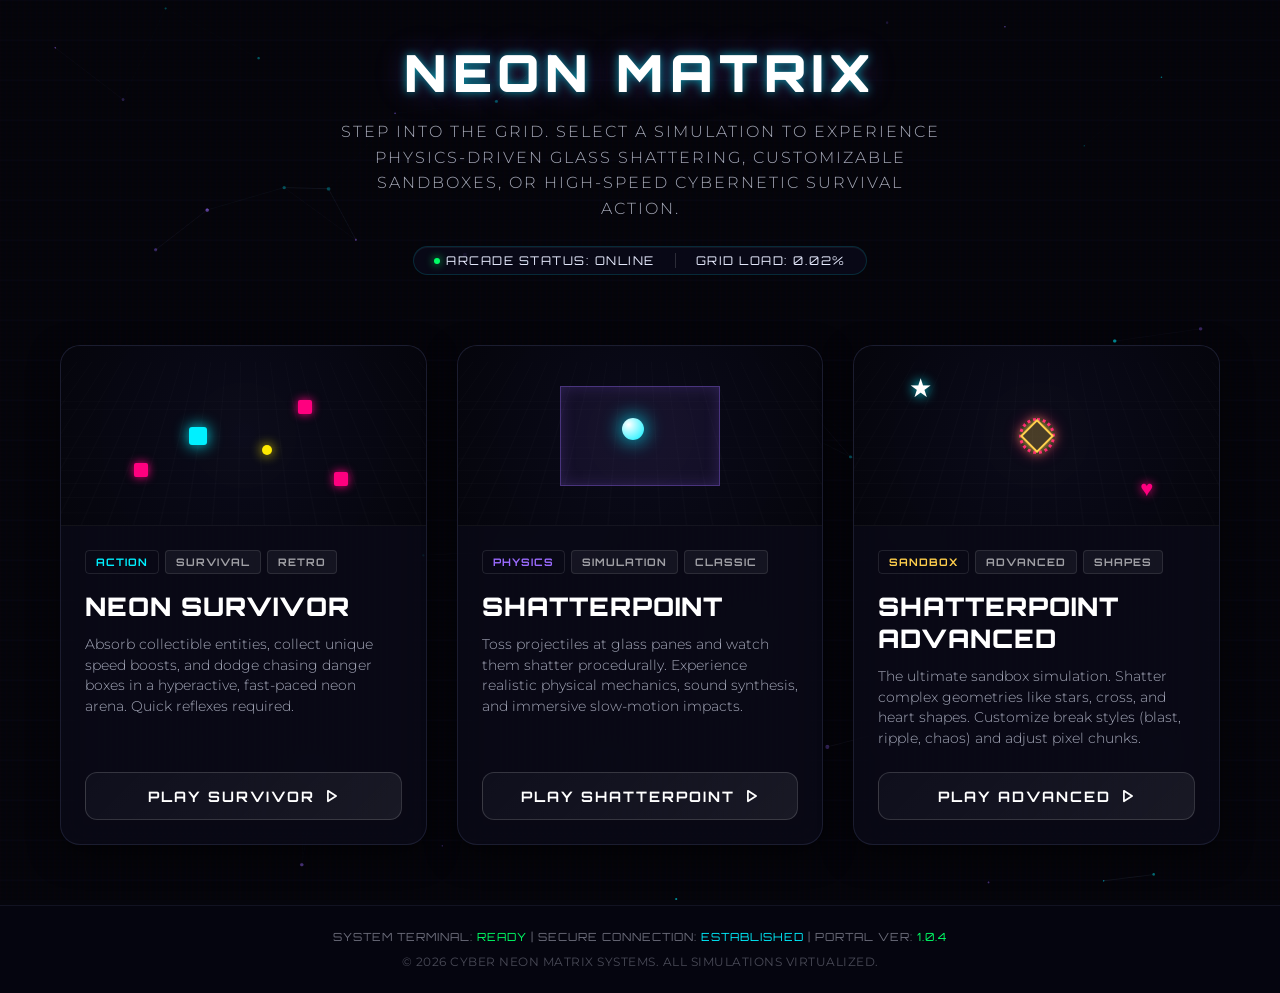
==== index.html @ ffd20a04 "feat: Add main arcade portal index.html and update game navigation controls" ====
<!DOCTYPE html>
<html lang="en">
<head>
  <meta charset="UTF-8">
  <meta name="viewport" content="width=device-width, initial-scale=1.0, maximum-scale=1.0, user-scalable=no">
  <title>Cyber Neon Arcade — Portal</title>
  
  <!-- Premium Fonts -->
  <link href="https://fonts.googleapis.com/css2?family=Orbitron:wght@400;700;900&family=Rajdhani:wght@500;600;700&family=Montserrat:wght@300;400;600&display=swap" rel="stylesheet">
  
  <style>
    :root {
      --bg-dark: #05050c;
      --panel-bg: rgba(12, 12, 28, 0.6);
      --panel-border: rgba(160, 180, 255, 0.12);
      
      --neon-cyan: #00f0ff;
      --neon-magenta: #ff007f;
      --neon-purple: #9b6bff;
      --neon-amber: #ffcf4d;
      
      --glow-cyan: 0 0 20px rgba(0, 240, 255, 0.3);
      --glow-magenta: 0 0 20px rgba(255, 0, 127, 0.3);
      --glow-purple: 0 0 20px rgba(155, 107, 255, 0.3);
      --glow-amber: 0 0 20px rgba(255, 207, 77, 0.3);
    }

    * {
      box-sizing: border-box;
      margin: 0;
      padding: 0;
      user-select: none;
      -webkit-user-select: none;
    }

    html, body {
      width: 100%;
      min-height: 100vh;
      overflow-x: hidden;
      background-color: var(--bg-dark);
      font-family: 'Rajdhani', sans-serif;
      color: #e8ecff;
      display: flex;
      flex-direction: column;
      position: relative;
    }

    /* Background Canvas & Effects */
    #bgCanvas {
      position: fixed;
      top: 0;
      left: 0;
      width: 100%;
      height: 100%;
      z-index: 0;
      pointer-events: none;
    }

    /* CRT scanline and grid background overlay */
    .overlay-grid {
      position: fixed;
      top: 0;
      left: 0;
      width: 100%;
      height: 100%;
      background: 
        linear-gradient(rgba(18, 16, 16, 0) 50%, rgba(0, 0, 0, 0.25) 50%),
        linear-gradient(90deg, rgba(255, 0, 0, 0.03), rgba(0, 255, 0, 0.01), rgba(0, 0, 255, 0.03));
      background-size: 100% 4px, 6px 100%;
      z-index: 1;
      pointer-events: none;
      opacity: 0.65;
    }

    .main-container {
      position: relative;
      z-index: 2;
      width: 100%;
      max-width: 1200px;
      margin: 0 auto;
      padding: 40px 20px 60px 20px;
      display: flex;
      flex-direction: column;
      align-items: center;
      flex-grow: 1;
    }

    /* Header Styling */
    header {
      text-align: center;
      margin-bottom: 50px;
      display: flex;
      flex-direction: column;
      align-items: center;
      gap: 10px;
    }

    .logo-container {
      position: relative;
      margin-bottom: 5px;
    }

    h1.arcade-title {
      font-family: 'Orbitron', sans-serif;
      font-size: 3.2rem;
      font-weight: 900;
      text-transform: uppercase;
      letter-spacing: 6px;
      color: #fff;
      text-shadow: 
        0 0 10px rgba(0, 240, 255, 0.6),
        0 0 30px rgba(155, 107, 255, 0.3),
        0 0 50px rgba(155, 107, 255, 0.1);
      animation: titleGlow 3s ease-in-out infinite alternate;
    }

    @keyframes titleGlow {
      0% {
        text-shadow: 0 0 10px rgba(0, 240, 255, 0.5), 0 0 20px rgba(155, 107, 255, 0.2);
      }
      100% {
        text-shadow: 0 0 20px rgba(0, 240, 255, 0.9), 0 0 40px rgba(255, 0, 127, 0.6), 0 0 60px rgba(155, 107, 255, 0.3);
      }
    }

    .arcade-subtitle {
      font-family: 'Montserrat', sans-serif;
      font-size: 1rem;
      font-weight: 300;
      letter-spacing: 2px;
      color: rgba(232, 236, 255, 0.7);
      text-transform: uppercase;
      max-width: 600px;
      line-height: 1.6;
    }

    .status-bar {
      display: flex;
      gap: 20px;
      background: rgba(10, 10, 25, 0.85);
      border: 1px solid rgba(0, 240, 255, 0.15);
      border-radius: 30px;
      padding: 6px 20px;
      font-family: 'Orbitron', sans-serif;
      font-size: 0.75rem;
      letter-spacing: 1.5px;
      box-shadow: inset 0 1px 0 rgba(255, 255, 255, 0.05);
      margin-top: 15px;
    }

    .status-item {
      display: flex;
      align-items: center;
      gap: 6px;
    }

    .status-dot {
      width: 6px;
      height: 6px;
      border-radius: 50%;
      background-color: #00ff66;
      box-shadow: 0 0 8px #00ff66;
      animation: pulse 1.5s infinite;
    }

    @keyframes pulse {
      0% { opacity: 0.4; }
      50% { opacity: 1; }
      100% { opacity: 0.4; }
    }

    /* Cards Grid */
    .games-grid {
      display: grid;
      grid-template-columns: repeat(auto-fit, minmax(320px, 1fr));
      gap: 30px;
      width: 100%;
      margin-top: 20px;
    }

    .game-card {
      background: var(--panel-bg);
      border: 1px solid var(--panel-border);
      border-radius: 20px;
      overflow: hidden;
      display: flex;
      flex-direction: column;
      position: relative;
      backdrop-filter: blur(14px) saturate(140%);
      -webkit-backdrop-filter: blur(14px) saturate(140%);
      box-shadow: 0 10px 30px rgba(0, 0, 0, 0.5), inset 0 1px 0 rgba(255, 255, 255, 0.05);
      transition: all 0.4s cubic-bezier(0.165, 0.84, 0.44, 1);
      cursor: pointer;
    }

    /* Accent-specific configurations */
    .game-card.survivor {
      --accent: var(--neon-cyan);
      --accent-glow: var(--glow-cyan);
      --accent-sec: var(--neon-magenta);
    }

    .game-card.shatter-classic {
      --accent: var(--neon-purple);
      --accent-glow: var(--glow-purple);
      --accent-sec: var(--neon-cyan);
    }

    .game-card.shatter-advanced {
      --accent: var(--neon-amber);
      --accent-glow: var(--glow-amber);
      --accent-sec: var(--neon-magenta);
    }

    .game-card:hover {
      transform: translateY(-10px) scale(1.02);
      border-color: var(--accent);
      box-shadow: 0 20px 40px rgba(0, 0, 0, 0.6), var(--accent-glow);
    }

    /* Game Art Previews (Bespoke HTML/CSS graphics) */
    .card-preview {
      width: 100%;
      height: 180px;
      position: relative;
      overflow: hidden;
      background: radial-gradient(circle at center, rgba(12, 12, 28, 0.9) 0%, rgba(5, 5, 12, 1) 100%);
      border-bottom: 1px solid rgba(255, 255, 255, 0.05);
      display: flex;
      justify-content: center;
      align-items: center;
    }

    .card-preview::before {
      content: '';
      position: absolute;
      width: 200%;
      height: 200%;
      background-image: 
        linear-gradient(rgba(255, 255, 255, 0.015) 1px, transparent 1px),
        linear-gradient(90deg, rgba(255, 255, 255, 0.015) 1px, transparent 1px);
      background-size: 20px 20px;
      transform: perspective(500px) rotateX(60deg) translateY(-20px);
      top: -50%;
      left: -50%;
      z-index: 1;
    }

    /* Preview Art: Survivor */
    .art-survivor {
      position: relative;
      width: 100%;
      height: 100%;
      z-index: 2;
    }
    .survivor-player {
      width: 18px;
      height: 18px;
      background: var(--neon-cyan);
      box-shadow: 0 0 15px var(--neon-cyan);
      position: absolute;
      left: 35%;
      top: 45%;
      border-radius: 3px;
      animation: survivorMove 4s infinite ease-in-out;
    }
    .survivor-danger {
      width: 14px;
      height: 14px;
      background: var(--neon-magenta);
      box-shadow: 0 0 10px var(--neon-magenta);
      position: absolute;
      border-radius: 2px;
    }
    .danger-1 { left: 65%; top: 30%; animation: dangerFloat1 5s infinite linear; }
    .danger-2 { left: 20%; top: 65%; animation: dangerFloat2 4s infinite linear; }
    .danger-3 { left: 75%; top: 70%; animation: dangerFloat3 6s infinite linear; }
    
    .survivor-collect {
      width: 10px;
      height: 10px;
      background: #ffea00;
      box-shadow: 0 0 12px #ffea00;
      position: absolute;
      left: 55%;
      top: 55%;
      border-radius: 50%;
      animation: pulse 1.2s infinite ease-in-out;
    }

    @keyframes survivorMove {
      0% { left: 35%; top: 45%; }
      25% { left: 45%; top: 35%; }
      50% { left: 30%; top: 60%; }
      75% { left: 50%; top: 55%; }
      100% { left: 35%; top: 45%; }
    }
    @keyframes dangerFloat1 {
      0% { transform: translate(0, 0) rotate(0deg); }
      50% { transform: translate(-20px, 15px) rotate(180deg); }
      100% { transform: translate(0, 0) rotate(360deg); }
    }
    @keyframes dangerFloat2 {
      0% { transform: translate(0, 0) rotate(0deg); }
      50% { transform: translate(15px, -20px) rotate(-180deg); }
      100% { transform: translate(0, 0) rotate(-360deg); }
    }
    @keyframes dangerFloat3 {
      0% { transform: translate(0, 0) rotate(0deg); }
      50% { transform: translate(-10px, -15px) rotate(90deg); }
      100% { transform: translate(0, 0) rotate(180deg); }
    }

    /* Preview Art: Shatter Classic */
    .art-shatter {
      position: relative;
      width: 100%;
      height: 100%;
      z-index: 2;
      display: flex;
      justify-content: center;
      align-items: center;
    }
    .shatter-ball {
      width: 22px;
      height: 22px;
      background: radial-gradient(circle at 30% 30%, #ffffff, var(--neon-cyan));
      box-shadow: 0 0 20px var(--neon-cyan);
      border-radius: 50%;
      position: absolute;
      left: 45%;
      top: 40%;
      z-index: 3;
      animation: ballHit 3.5s infinite ease-in-out;
    }
    .shatter-glass-pane {
      width: 160px;
      height: 100px;
      border: 1px solid rgba(155, 107, 255, 0.4);
      background: rgba(155, 107, 255, 0.08);
      position: relative;
      box-shadow: inset 0 0 15px rgba(155, 107, 255, 0.2);
    }
    .glass-shard {
      position: absolute;
      background: rgba(220, 240, 255, 0.15);
      border: 1px solid rgba(220, 240, 255, 0.4);
      clip-path: polygon(50% 0%, 0% 100%, 100% 100%);
      width: 30px;
      height: 30px;
      opacity: 0;
    }
    .shard-1 { left: 45%; top: 40%; clip-path: polygon(50% 0%, 10% 80%, 90% 70%); animation: shardFall1 3.5s infinite ease-in-out; }
    .shard-2 { left: 52%; top: 45%; clip-path: polygon(10% 10%, 80% 0%, 90% 90%, 0% 80%); animation: shardFall2 3.5s infinite ease-in-out; }
    .shard-3 { left: 38%; top: 38%; clip-path: polygon(100% 0%, 0% 50%, 80% 100%); animation: shardFall3 3.5s infinite ease-in-out; }

    @keyframes ballHit {
      0% { transform: scale(0.3) translate(-80px, -50px); opacity: 0.8; }
      40% { transform: scale(1) translate(0, 0); opacity: 1; }
      45% { transform: scale(1.1) translate(2px, 2px); }
      70% { transform: scale(0.8) translate(40px, 80px); opacity: 0; }
      100% { transform: scale(0.3) translate(-80px, -50px); opacity: 0; }
    }
    @keyframes shardFall1 {
      0%, 39% { opacity: 0; transform: translate(0,0) rotate(0deg); }
      41% { opacity: 1; }
      70%, 100% { opacity: 0; transform: translate(-25px, 60px) rotate(120deg); }
    }
    @keyframes shardFall2 {
      0%, 39% { opacity: 0; transform: translate(0,0) rotate(0deg); }
      41% { opacity: 1; }
      70%, 100% { opacity: 0; transform: translate(35px, 70px) rotate(-90deg); }
    }
    @keyframes shardFall3 {
      0%, 39% { opacity: 0; transform: translate(0,0) rotate(0deg); }
      41% { opacity: 1; }
      70%, 100% { opacity: 0; transform: translate(-5px, 80px) rotate(45deg); }
    }

    /* Preview Art: Shatter Advanced */
    .art-shatter-advanced {
      position: relative;
      width: 100%;
      height: 100%;
      z-index: 2;
      display: flex;
      justify-content: center;
      align-items: center;
    }
    .shape-pixel {
      position: absolute;
      width: 10px;
      height: 10px;
      background: var(--neon-amber);
      box-shadow: 0 0 8px var(--neon-amber);
      border-radius: 1px;
    }
    .pixel-circle {
      width: 36px;
      height: 36px;
      border: 3px dotted var(--neon-magenta);
      box-shadow: 0 0 15px rgba(255, 0, 127, 0.4);
      border-radius: 50%;
      position: absolute;
      animation: scaleBeat 2s infinite ease-in-out;
    }
    .pixel-diamond {
      width: 24px;
      height: 24px;
      background: rgba(255, 207, 77, 0.25);
      border: 2px solid var(--neon-amber);
      box-shadow: 0 0 12px var(--neon-amber);
      transform: rotate(45deg);
      position: absolute;
      animation: rotateScale 3s infinite ease-in-out;
    }
    .pixel-star {
      font-size: 26px;
      color: #fff;
      text-shadow: 0 0 12px var(--neon-cyan);
      position: absolute;
      left: 15%;
      top: 15%;
      animation: dangerFloat2 6s infinite linear;
    }
    .pixel-heart {
      font-size: 22px;
      color: var(--neon-magenta);
      text-shadow: 0 0 10px var(--neon-magenta);
      position: absolute;
      right: 18%;
      bottom: 12%;
      animation: dangerFloat1 5s infinite linear;
    }
    .shockwave-ripple {
      width: 10px;
      height: 10px;
      border: 2px solid var(--neon-amber);
      border-radius: 50%;
      position: absolute;
      animation: rippleEffect 2.5s infinite linear;
      opacity: 0;
    }

    @keyframes scaleBeat {
      0%, 100% { transform: scale(0.9); opacity: 0.7; }
      50% { transform: scale(1.15); opacity: 1; }
    }
    @keyframes rotateScale {
      0%, 100% { transform: rotate(45deg) scale(0.95); }
      50% { transform: rotate(225deg) scale(1.1); }
    }
    @keyframes rippleEffect {
      0% { width: 10px; height: 10px; opacity: 1; }
      60% { width: 90px; height: 90px; opacity: 0.4; }
      100% { width: 130px; height: 130px; opacity: 0; }
    }

    /* Card Details */
    .card-content {
      padding: 24px;
      display: flex;
      flex-direction: column;
      flex-grow: 1;
      gap: 12px;
    }

    .card-badge-row {
      display: flex;
      gap: 6px;
      flex-wrap: wrap;
    }

    .badge {
      font-family: 'Orbitron', sans-serif;
      font-size: 0.65rem;
      font-weight: 700;
      letter-spacing: 1px;
      padding: 4px 10px;
      border-radius: 4px;
      text-transform: uppercase;
      background: rgba(255, 255, 255, 0.05);
      border: 1px solid rgba(255, 255, 255, 0.1);
      color: rgba(255, 255, 255, 0.6);
    }

    .game-card:hover .badge {
      border-color: rgba(255, 255, 255, 0.2);
      color: #fff;
    }

    .badge.highlight {
      background: rgba(var(--accent), 0.1);
      border-color: rgba(255, 255, 255, 0.1);
      color: var(--accent);
    }

    .card-title {
      font-family: 'Orbitron', sans-serif;
      font-size: 1.6rem;
      font-weight: 900;
      letter-spacing: 1px;
      color: #fff;
      text-transform: uppercase;
      margin-top: 4px;
      transition: color 0.3s ease;
    }

    .game-card:hover .card-title {
      color: var(--accent);
      text-shadow: 0 0 10px rgba(var(--accent), 0.3);
    }

    .card-desc {
      font-family: 'Montserrat', sans-serif;
      font-size: 0.85rem;
      font-weight: 300;
      color: rgba(232, 236, 255, 0.7);
      line-height: 1.5;
      flex-grow: 1;
      margin-bottom: 12px;
    }

    /* Premium Play Button */
    .play-btn {
      width: 100%;
      background: linear-gradient(135deg, rgba(255, 255, 255, 0.03), rgba(255, 255, 255, 0.07));
      border: 1px solid rgba(255, 255, 255, 0.15);
      color: #fff;
      padding: 14px;
      border-radius: 12px;
      font-family: 'Orbitron', sans-serif;
      font-size: 0.9rem;
      font-weight: 700;
      letter-spacing: 2px;
      text-transform: uppercase;
      cursor: pointer;
      display: flex;
      align-items: center;
      justify-content: center;
      gap: 10px;
      transition: all 0.3s cubic-bezier(0.175, 0.885, 0.32, 1.275);
    }

    .play-btn svg {
      transition: transform 0.3s ease;
    }

    .game-card:hover .play-btn {
      background: linear-gradient(135deg, var(--accent), var(--accent-sec));
      border-color: transparent;
      box-shadow: 0 0 20px rgba(0, 240, 255, 0.2);
      transform: translateY(-2px);
    }

    .game-card:hover .play-btn svg {
      transform: translateX(5px);
    }

    .game-card:active .play-btn {
      transform: translateY(1px);
    }

    /* Footer Section */
    footer {
      width: 100%;
      border-top: 1px solid rgba(160, 180, 255, 0.08);
      background: rgba(6, 6, 16, 0.9);
      backdrop-filter: blur(10px);
      padding: 24px;
      text-align: center;
      position: relative;
      z-index: 2;
      display: flex;
      flex-direction: column;
      align-items: center;
      gap: 10px;
      margin-top: auto;
    }

    .footer-terminal {
      font-family: 'Orbitron', sans-serif;
      font-size: 0.7rem;
      letter-spacing: 1px;
      color: rgba(232, 236, 255, 0.45);
    }

    .footer-terminal span.green { color: #00ff66; }
    .footer-terminal span.blue { color: #00f0ff; }

    .copyright {
      font-family: 'Montserrat', sans-serif;
      font-size: 0.75rem;
      color: rgba(232, 236, 255, 0.3);
      letter-spacing: 0.5px;
    }

    /* Responsive adjustments */
    @media (max-width: 768px) {
      h1.arcade-title {
        font-size: 2.2rem;
        letter-spacing: 4px;
      }
      .arcade-subtitle {
        font-size: 0.85rem;
      }
      .games-grid {
        grid-template-columns: 1fr;
        max-width: 450px;
      }
      .main-container {
        padding: 30px 15px;
      }
    }
  </style>
</head>
<body>

  <!-- Background Particle Canvas -->
  <canvas id="bgCanvas"></canvas>
  
  <!-- CRT Scanlines and Grid Overlay -->
  <div class="overlay-grid"></div>

  <div class="main-container">
    <header>
      <div class="logo-container">
        <h1 class="arcade-title">Neon Matrix</h1>
      </div>
      <p class="arcade-subtitle">Step into the grid. Select a simulation to experience physics-driven glass shattering, customizable sandboxes, or high-speed cybernetic survival action.</p>
      
      <div class="status-bar">
        <div class="status-item">
          <span class="status-dot"></span>
          <span>ARCADE STATUS: ONLINE</span>
        </div>
        <div class="status-item" style="border-left: 1px solid rgba(255,255,255,0.15); padding-left: 20px;">
          <span>GRID LOAD: 0.02%</span>
        </div>
      </div>
    </header>

    <!-- Games Grid -->
    <main class="games-grid">
      
      <!-- Card 1: Neon Survivor -->
      <section class="game-card survivor" onclick="location.href='game.html'">
        <div class="card-preview">
          <div class="art-survivor">
            <div class="survivor-player"></div>
            <div class="survivor-danger danger-1"></div>
            <div class="survivor-danger danger-2"></div>
            <div class="survivor-danger danger-3"></div>
            <div class="survivor-collect"></div>
          </div>
        </div>
        <div class="card-content">
          <div class="card-badge-row">
            <span class="badge highlight">Action</span>
            <span class="badge">Survival</span>
            <span class="badge">Retro</span>
          </div>
          <h2 class="card-title">Neon Survivor</h2>
          <p class="card-desc">Absorb collectible entities, collect unique speed boosts, and dodge chasing danger boxes in a hyperactive, fast-paced neon arena. Quick reflexes required.</p>
          <button class="play-btn">
            <span>Play Survivor</span>
            <svg width="14" height="14" viewBox="0 0 24 24" fill="none" stroke="currentColor" stroke-width="3" stroke-linecap="round" stroke-linejoin="round"><polygon points="5 3 19 12 5 21 5 3"/></svg>
          </button>
        </div>
      </section>

      <!-- Card 2: Shatterpoint Classic -->
      <section class="game-card shatter-classic" onclick="location.href='shatter.html'">
        <div class="card-preview">
          <div class="art-shatter">
            <div class="shatter-ball"></div>
            <div class="shatter-glass-pane">
              <div class="glass-shard shard-1"></div>
              <div class="glass-shard shard-2"></div>
              <div class="glass-shard shard-3"></div>
            </div>
          </div>
        </div>
        <div class="card-content">
          <div class="card-badge-row">
            <span class="badge highlight">Physics</span>
            <span class="badge">Simulation</span>
            <span class="badge">Classic</span>
          </div>
          <h2 class="card-title">Shatterpoint</h2>
          <p class="card-desc">Toss projectiles at glass panes and watch them shatter procedurally. Experience realistic physical mechanics, sound synthesis, and immersive slow-motion impacts.</p>
          <button class="play-btn">
            <span>Play Shatterpoint</span>
            <svg width="14" height="14" viewBox="0 0 24 24" fill="none" stroke="currentColor" stroke-width="3" stroke-linecap="round" stroke-linejoin="round"><polygon points="5 3 19 12 5 21 5 3"/></svg>
          </button>
        </div>
      </section>

      <!-- Card 3: Shatterpoint Advanced -->
      <section class="game-card shatter-advanced" onclick="location.href='shatter_new.html'">
        <div class="card-preview">
          <div class="art-shatter-advanced">
            <div class="shockwave-ripple"></div>
            <div class="pixel-circle"></div>
            <div class="pixel-diamond"></div>
            <div class="pixel-star">★</div>
            <div class="pixel-heart">♥</div>
          </div>
        </div>
        <div class="card-content">
          <div class="card-badge-row">
            <span class="badge highlight">Sandbox</span>
            <span class="badge">Advanced</span>
            <span class="badge">Shapes</span>
          </div>
          <h2 class="card-title">Shatterpoint Advanced</h2>
          <p class="card-desc">The ultimate sandbox simulation. Shatter complex geometries like stars, cross, and heart shapes. Customize break styles (blast, ripple, chaos) and adjust pixel chunks.</p>
          <button class="play-btn">
            <span>Play Advanced</span>
            <svg width="14" height="14" viewBox="0 0 24 24" fill="none" stroke="currentColor" stroke-width="3" stroke-linecap="round" stroke-linejoin="round"><polygon points="5 3 19 12 5 21 5 3"/></svg>
          </button>
        </div>
      </section>

    </main>
  </div>

  <!-- System footer panel -->
  <footer>
    <div class="footer-terminal">
      SYSTEM TERMINAL: <span class="green">READY</span> | SECURE CONNECTION: <span class="blue">ESTABLISHED</span> | PORTAL VER: <span class="green">1.0.4</span>
    </div>
    <div class="copyright">
      &copy; 2026 CYBER NEON MATRIX SYSTEMS. ALL SIMULATIONS VIRTUALIZED.
    </div>
  </footer>

  <!-- Background interactive particles JavaScript code -->
  <script>
    const canvas = document.getElementById('bgCanvas');
    const ctx = canvas.getContext('2d');

    let width = canvas.width = window.innerWidth;
    let height = canvas.height = window.innerHeight;

    window.addEventListener('resize', () => {
      width = canvas.width = window.innerWidth;
      height = canvas.height = window.innerHeight;
    });

    const particles = [];
    const particleCount = Math.min(60, Math.floor((width * height) / 20000)); // density-based count

    class Particle {
      constructor() {
        this.x = Math.random() * width;
        this.y = Math.random() * height;
        this.vx = (Math.random() - 0.5) * 0.4;
        this.vy = (Math.random() - 0.5) * 0.4;
        this.size = Math.random() * 1.5 + 0.5;
        this.color = Math.random() < 0.5 ? 'rgba(0, 240, 255, ' + (Math.random() * 0.3 + 0.1) + ')' : 'rgba(155, 107, 255, ' + (Math.random() * 0.3 + 0.1) + ')';
      }

      update() {
        this.x += this.vx;
        this.y += this.vy;

        if (this.x < 0 || this.x > width) this.vx = -this.vx;
        if (this.y < 0 || this.y > height) this.vy = -this.vy;
      }

      draw() {
        ctx.fillStyle = this.color;
        ctx.beginPath();
        ctx.arc(this.x, this.y, this.size, 0, Math.PI * 2);
        ctx.fill();
      }
    }

    for (let i = 0; i < particleCount; i++) {
      particles.push(new Particle());
    }

    function animate() {
      ctx.fillStyle = 'rgba(5, 5, 12, 0.2)'; // trail effect
      ctx.fillRect(0, 0, width, height);

      // Draw faint grid background
      ctx.strokeStyle = 'rgba(160, 180, 255, 0.015)';
      ctx.lineWidth = 1;
      const gridSize = 40;
      for (let x = 0; x < width; x += gridSize) {
        ctx.beginPath();
        ctx.moveTo(x, 0);
        ctx.lineTo(x, height);
        ctx.stroke();
      }
      for (let y = 0; y < height; y += gridSize) {
        ctx.beginPath();
        ctx.moveTo(0, y);
        ctx.lineTo(width, y);
        ctx.stroke();
      }

      // Draw and connect particles
      particles.forEach((p, idx) => {
        p.update();
        p.draw();

        for (let j = idx + 1; j < particles.length; j++) {
          const p2 = particles[j];
          const dx = p.x - p2.x;
          const dy = p.y - p2.y;
          const dist = Math.sqrt(dx * dx + dy * dy);

          if (dist < 120) {
            const alpha = (1 - dist / 120) * 0.12;
            ctx.strokeStyle = 'rgba(160, 180, 255, ' + alpha + ')';
            ctx.lineWidth = 0.5;
            ctx.beginPath();
            ctx.moveTo(p.x, p.y);
            ctx.lineTo(p2.x, p2.y);
            ctx.stroke();
          }
        }
      });

      requestAnimationFrame(animate);
    }

    animate();
  </script>
</body>
</html>
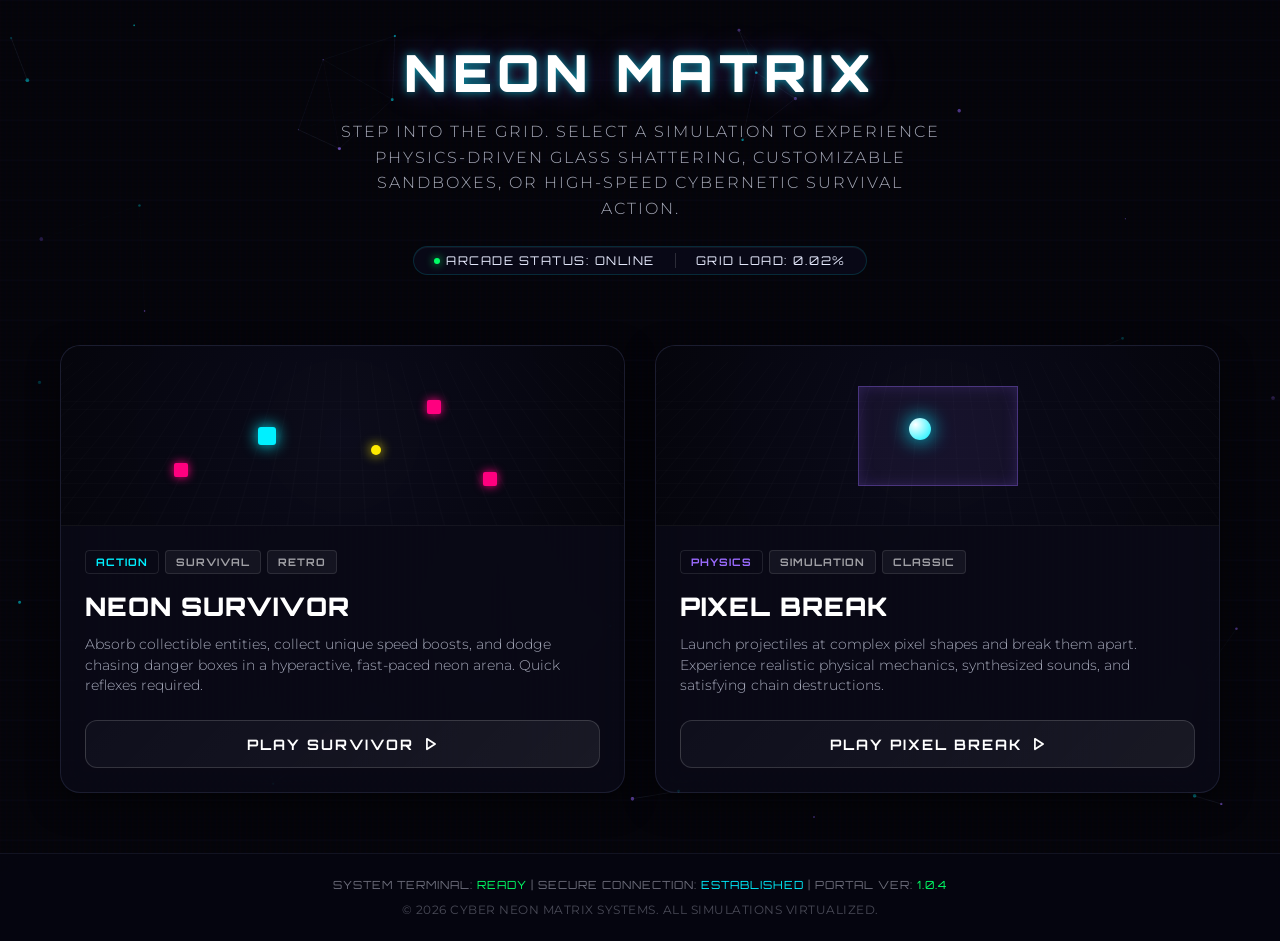
==== commit 6c1e85c3: "refactor: consolidate game options by rebranding to Pixel Break and removing legacy shatter logic" ====
--- a/index.html
+++ b/index.html
@@ -669,7 +669,7 @@
         </div>
       </section>
 
-      <!-- Card 2: Shatterpoint Classic -->
+      <!-- Card 2: Pixel Break -->
       <section class="game-card shatter-classic" onclick="location.href='shatter.html'">
         <div class="card-preview">
           <div class="art-shatter">
@@ -687,40 +687,15 @@
             <span class="badge">Simulation</span>
             <span class="badge">Classic</span>
           </div>
-          <h2 class="card-title">Shatterpoint</h2>
-          <p class="card-desc">Toss projectiles at glass panes and watch them shatter procedurally. Experience realistic physical mechanics, sound synthesis, and immersive slow-motion impacts.</p>
+          <h2 class="card-title">Pixel Break</h2>
+          <p class="card-desc">Launch projectiles at complex pixel shapes and break them apart. Experience realistic physical mechanics, synthesized sounds, and satisfying chain destructions.</p>
           <button class="play-btn">
-            <span>Play Shatterpoint</span>
+            <span>Play Pixel Break</span>
             <svg width="14" height="14" viewBox="0 0 24 24" fill="none" stroke="currentColor" stroke-width="3" stroke-linecap="round" stroke-linejoin="round"><polygon points="5 3 19 12 5 21 5 3"/></svg>
           </button>
         </div>
       </section>
 
-      <!-- Card 3: Shatterpoint Advanced -->
-      <section class="game-card shatter-advanced" onclick="location.href='shatter_new.html'">
-        <div class="card-preview">
-          <div class="art-shatter-advanced">
-            <div class="shockwave-ripple"></div>
-            <div class="pixel-circle"></div>
-            <div class="pixel-diamond"></div>
-            <div class="pixel-star">★</div>
-            <div class="pixel-heart">♥</div>
-          </div>
-        </div>
-        <div class="card-content">
-          <div class="card-badge-row">
-            <span class="badge highlight">Sandbox</span>
-            <span class="badge">Advanced</span>
-            <span class="badge">Shapes</span>
-          </div>
-          <h2 class="card-title">Shatterpoint Advanced</h2>
-          <p class="card-desc">The ultimate sandbox simulation. Shatter complex geometries like stars, cross, and heart shapes. Customize break styles (blast, ripple, chaos) and adjust pixel chunks.</p>
-          <button class="play-btn">
-            <span>Play Advanced</span>
-            <svg width="14" height="14" viewBox="0 0 24 24" fill="none" stroke="currentColor" stroke-width="3" stroke-linecap="round" stroke-linejoin="round"><polygon points="5 3 19 12 5 21 5 3"/></svg>
-          </button>
-        </div>
-      </section>
 
     </main>
   </div>
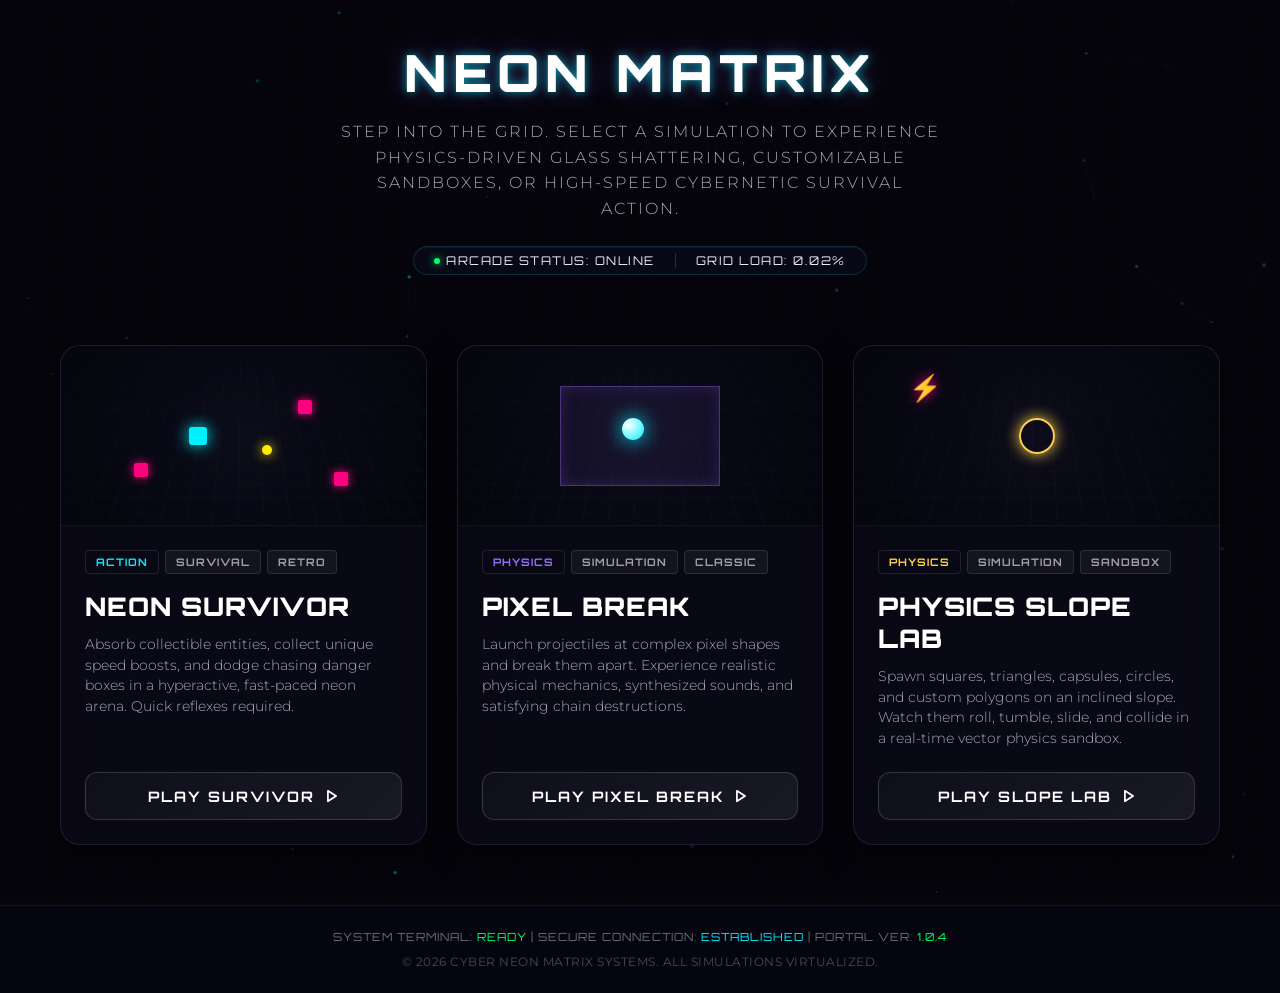
==== commit 99b6f5ee: "feat: implement Physics Slope Lab sandbox with shape spawning and vector physics simulation" ====
--- a/index.html
+++ b/index.html
@@ -696,6 +696,29 @@
         </div>
       </section>
 
+      <!-- Card 3: Physics Slope Lab -->
+      <section class="game-card shatter-advanced" onclick="location.href='slice.html'">
+        <div class="card-preview">
+          <div class="art-shatter-advanced">
+            <div class="shockwave-ripple"></div>
+            <div class="pixel-circle" style="border: 2px solid var(--neon-amber); box-shadow: 0 0 15px var(--neon-amber); border-radius: 50%;"></div>
+            <div class="pixel-star" style="color: var(--neon-magenta); text-shadow: 0 0 12px var(--neon-magenta);">⚡</div>
+          </div>
+        </div>
+        <div class="card-content">
+          <div class="card-badge-row">
+            <span class="badge highlight">Physics</span>
+            <span class="badge">Simulation</span>
+            <span class="badge">Sandbox</span>
+          </div>
+          <h2 class="card-title">Physics Slope Lab</h2>
+          <p class="card-desc">Spawn squares, triangles, capsules, circles, and custom polygons on an inclined slope. Watch them roll, tumble, slide, and collide in a real-time vector physics sandbox.</p>
+          <button class="play-btn">
+            <span>Play Slope Lab</span>
+            <svg width="14" height="14" viewBox="0 0 24 24" fill="none" stroke="currentColor" stroke-width="3" stroke-linecap="round" stroke-linejoin="round"><polygon points="5 3 19 12 5 21 5 3"/></svg>
+          </button>
+        </div>
+      </section>
 
     </main>
   </div>
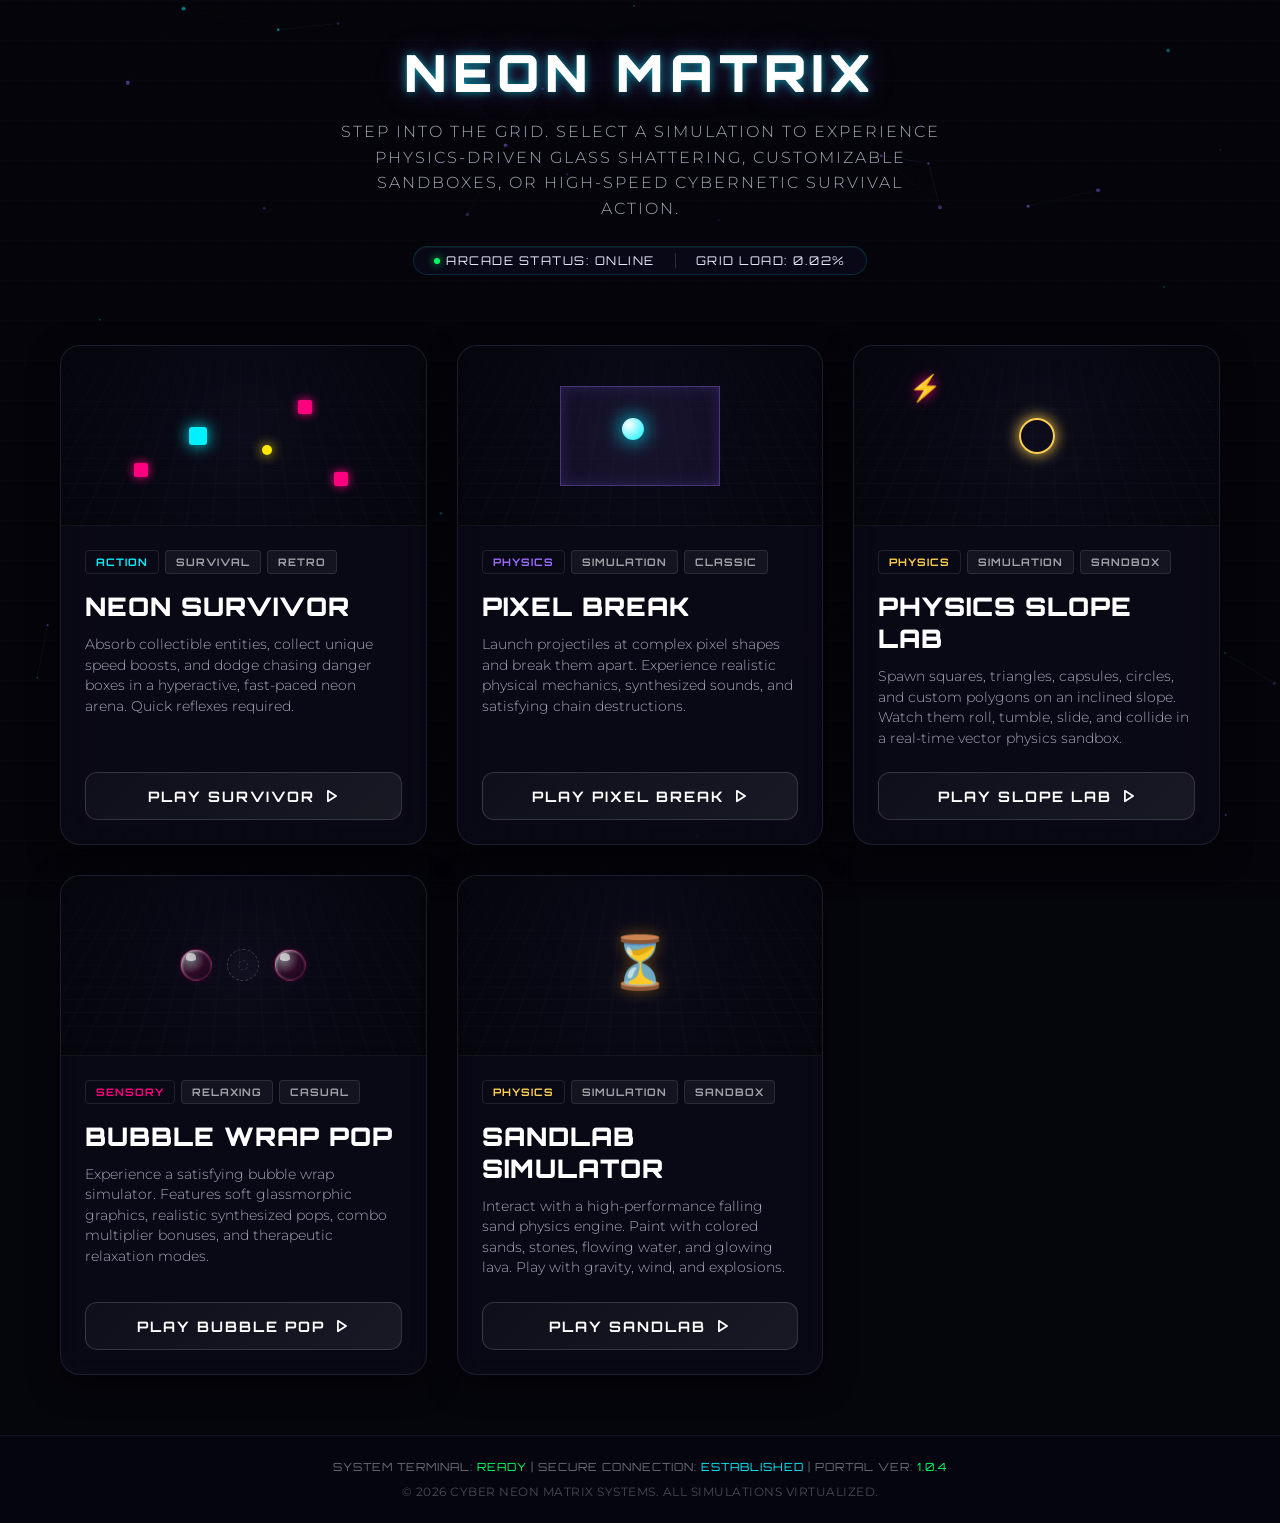
==== commit b782512f: "feat: add bubble wrap popping game and sand simulation app with glassmorphism UI" ====
--- a/index.html
+++ b/index.html
@@ -212,6 +212,18 @@
       --accent-sec: var(--neon-magenta);
     }
 
+    .game-card.bubble-pop {
+      --accent: var(--neon-magenta);
+      --accent-glow: var(--glow-magenta);
+      --accent-sec: var(--neon-cyan);
+    }
+
+    .game-card.sand-sim {
+      --accent: var(--neon-amber);
+      --accent-glow: var(--glow-amber);
+      --accent-sec: var(--neon-cyan);
+    }
+
     .game-card:hover {
       transform: translateY(-10px) scale(1.02);
       border-color: var(--accent);
@@ -454,6 +466,115 @@
       0% { width: 10px; height: 10px; opacity: 1; }
       60% { width: 90px; height: 90px; opacity: 0.4; }
       100% { width: 130px; height: 130px; opacity: 0; }
+    }
+
+    /* Preview Art: Bubble Wrap Pop */
+    .art-bubble-pop {
+      position: relative;
+      width: 100%;
+      height: 100%;
+      z-index: 2;
+      display: flex;
+      justify-content: center;
+      align-items: center;
+      gap: 15px;
+    }
+    .art-bubble-item {
+      width: 32px;
+      height: 32px;
+      border-radius: 50%;
+      background: radial-gradient(circle at 30% 30%, rgba(255, 255, 255, 0.45) 0%, rgba(255, 0, 127, 0.15) 50%, rgba(0, 0, 0, 0.05) 100%);
+      border: 1.5px solid rgba(255, 0, 127, 0.3);
+      box-shadow: inset 1px 1px 3px rgba(255, 255, 255, 0.6), 0 0 10px rgba(255, 0, 127, 0.1);
+      position: relative;
+      animation: previewFloat 3s infinite alternate ease-in-out;
+    }
+    .art-bubble-item::before {
+      content: '';
+      position: absolute;
+      top: 10%;
+      left: 15%;
+      width: 35%;
+      height: 25%;
+      background: rgba(255, 255, 255, 0.6);
+      border-radius: 50% 50% 40% 40% / 60% 60% 30% 30%;
+    }
+    .art-bubble-item.popped {
+      background: rgba(255, 255, 255, 0.02);
+      border: 1.5px dashed rgba(255, 255, 255, 0.18);
+      box-shadow: inset 1px 1px 2px rgba(0, 0, 0, 0.1);
+      animation: none;
+    }
+    .art-bubble-item.popped::before {
+      top: 50%;
+      left: 50%;
+      width: 25%;
+      height: 25%;
+      background: none;
+      border: 1px dashed rgba(255, 255, 255, 0.15);
+      border-radius: 50%;
+      transform: translate(-50%, -50%);
+    }
+    .art-bubble-item:nth-child(1) { animation-delay: 0s; }
+    .art-bubble-item:nth-child(2) { animation-delay: 0.5s; }
+    .art-bubble-item:nth-child(3) { animation-delay: 1.0s; }
+    
+    @keyframes previewFloat {
+      0% { transform: translateY(0px) scale(1); }
+      100% { transform: translateY(-8px) scale(1.05); }
+    }
+
+    /* Preview Art: Sand Simulation */
+    .art-sand-sim {
+      position: relative;
+      width: 100%;
+      height: 100%;
+      z-index: 2;
+      display: flex;
+      justify-content: center;
+      align-items: center;
+    }
+    .sand-hourglass {
+      font-size: 3.2rem;
+      animation: sandHourglassSpin 4s infinite ease-in-out;
+      text-shadow: 0 0 15px rgba(245, 158, 11, 0.4);
+      z-index: 3;
+    }
+    .sand-particle-drift {
+      position: absolute;
+      width: 4px;
+      height: 4px;
+      background: var(--neon-amber);
+      box-shadow: 0 0 6px var(--neon-amber);
+      border-radius: 50%;
+      opacity: 0;
+      z-index: 2;
+    }
+    .sd-1 { left: 45%; top: 40%; animation: sandDrift1 2.5s infinite linear; }
+    .sd-2 { left: 52%; top: 40%; animation: sandDrift2 2.5s infinite linear; }
+    .sd-3 { left: 48%; top: 38%; animation: sandDrift3 2.5s infinite linear; }
+
+    @keyframes sandHourglassSpin {
+      0%, 85% { transform: rotate(0deg); }
+      100% { transform: rotate(180deg); }
+    }
+    @keyframes sandDrift1 {
+      0% { transform: translate(0, -10px) scale(1); opacity: 0; }
+      10% { opacity: 0.9; }
+      90% { opacity: 0.9; }
+      100% { transform: translate(0, 30px) scale(0.3); opacity: 0; }
+    }
+    @keyframes sandDrift2 {
+      0% { transform: translate(-3px, -10px) scale(0.8); opacity: 0; }
+      20% { opacity: 0.8; }
+      80% { opacity: 0.8; }
+      100% { transform: translate(-3px, 35px) scale(0.2); opacity: 0; }
+    }
+    @keyframes sandDrift3 {
+      0% { transform: translate(3px, -10px) scale(1.1); opacity: 0; }
+      15% { opacity: 1; }
+      85% { opacity: 1; }
+      100% { transform: translate(3px, 25px) scale(0.4); opacity: 0; }
     }
 
     /* Card Details */
@@ -720,6 +841,55 @@
         </div>
       </section>
 
+      <!-- Card 4: Bubble Wrap Pop -->
+      <section class="game-card bubble-pop" onclick="location.href='bubble.html'">
+        <div class="card-preview">
+          <div class="art-bubble-pop">
+            <div class="art-bubble-item"></div>
+            <div class="art-bubble-item popped"></div>
+            <div class="art-bubble-item"></div>
+          </div>
+        </div>
+        <div class="card-content">
+          <div class="card-badge-row">
+            <span class="badge highlight">Sensory</span>
+            <span class="badge">Relaxing</span>
+            <span class="badge">Casual</span>
+          </div>
+          <h2 class="card-title">Bubble Wrap Pop</h2>
+          <p class="card-desc">Experience a satisfying bubble wrap simulator. Features soft glassmorphic graphics, realistic synthesized pops, combo multiplier bonuses, and therapeutic relaxation modes.</p>
+          <button class="play-btn">
+            <span>Play Bubble Pop</span>
+            <svg width="14" height="14" viewBox="0 0 24 24" fill="none" stroke="currentColor" stroke-width="3" stroke-linecap="round" stroke-linejoin="round"><polygon points="5 3 19 12 5 21 5 3"/></svg>
+          </button>
+        </div>
+      </section>
+
+      <!-- Card 5: SandLab Simulator -->
+      <section class="game-card sand-sim" onclick="location.href='sand_sim.html'">
+        <div class="card-preview">
+          <div class="art-sand-sim">
+            <div class="sand-hourglass">⏳</div>
+            <div class="sand-particle-drift sd-1"></div>
+            <div class="sand-particle-drift sd-2"></div>
+            <div class="sand-particle-drift sd-3"></div>
+          </div>
+        </div>
+        <div class="card-content">
+          <div class="card-badge-row">
+            <span class="badge highlight">Physics</span>
+            <span class="badge">Simulation</span>
+            <span class="badge">Sandbox</span>
+          </div>
+          <h2 class="card-title">SandLab Simulator</h2>
+          <p class="card-desc">Interact with a high-performance falling sand physics engine. Paint with colored sands, stones, flowing water, and glowing lava. Play with gravity, wind, and explosions.</p>
+          <button class="play-btn">
+            <span>Play SandLab</span>
+            <svg width="14" height="14" viewBox="0 0 24 24" fill="none" stroke="currentColor" stroke-width="3" stroke-linecap="round" stroke-linejoin="round"><polygon points="5 3 19 12 5 21 5 3"/></svg>
+          </button>
+        </div>
+      </section>
+
     </main>
   </div>
 
